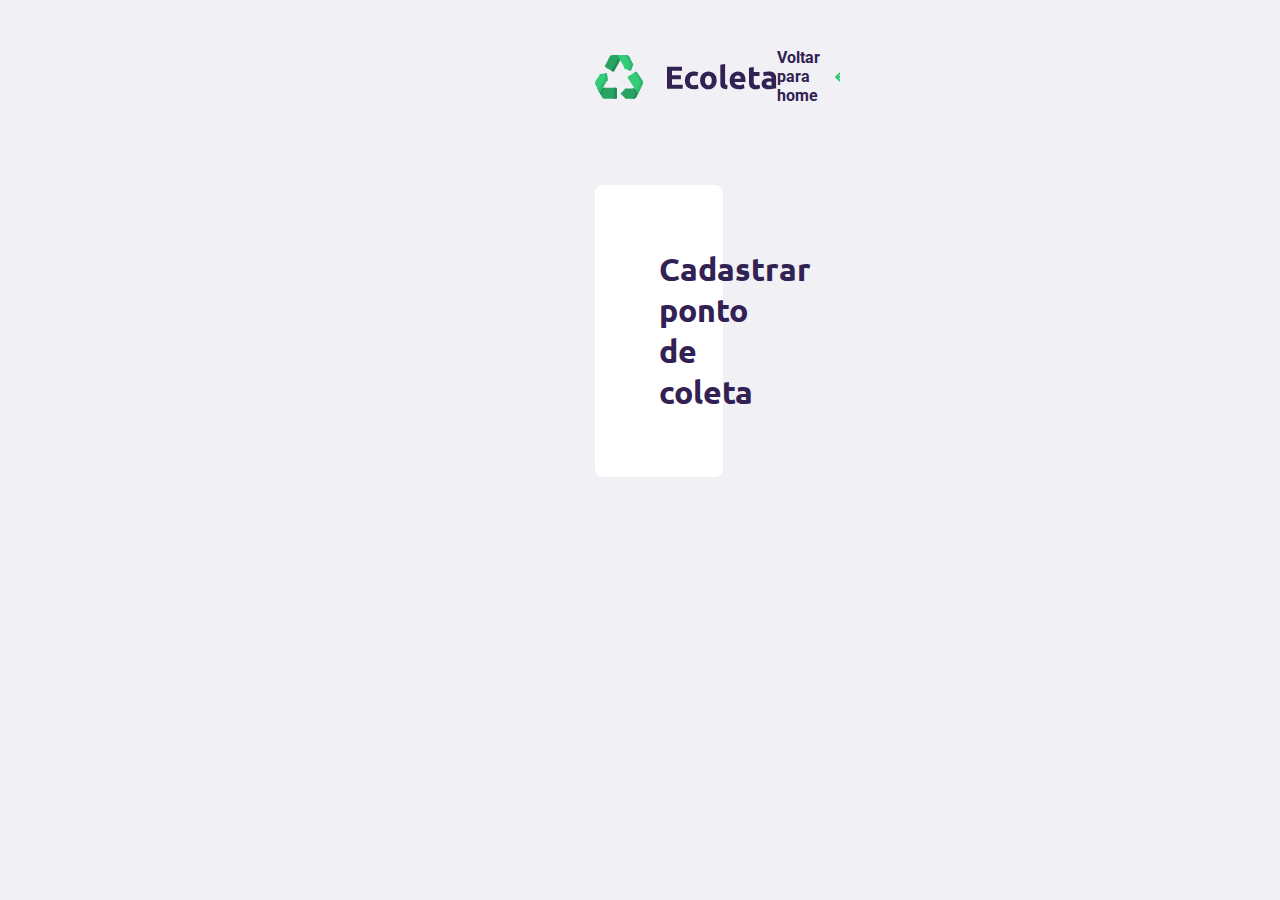
==== create-point.html @ f8c6f0fa "Dia 2" ====
<!DOCTYPE html>

<html lang = "pt_br">

<head>

    <meta charset = "UTF-8"/>
    <meta name = "viewport" content = "width=device-width, initial-scale=1.0"/>
    <link rel = "stylesheet" href = "styles/estilo.css"/>
    <link rel = "stylesheet" href = "styles/create-point.css"/>
    <link rel = "stylesheet" href = "styles/responsive.css"/>
    <link href = "https://fonts.googleapis.com/css2?family=Roboto&family=Ubuntu:wght@300;700&display=swap" rel = "stylesheet"/>
    <title>Criar ponto de coleta</title>

</head>

<body>

    <div id = "page-create-point">

        <header>
    
            <img src = "/assets/logo.svg" alt = "Logomarca Ecoleta">
    
            <a href = "#">Voltar para home
                <span></span>
            </a>
    
        </header>

        <main>
    
            <form action = "">

                <h1>Cadastrar ponto de coleta</h1>

            </form>

        </main>

    </div>

</body>

</html>
---- styles/estilo.css ----
@charset "UTF-8";

/*Configurando propriedades que possam ser replicadas*/
:root {
    --title-color: #322153;
    --primary-color: #34cb79;
}

* {
    margin: 0;
    padding: 0;
}

html {
    font-family: 'Roboto', sans-serif;
}

body {
    background: #f0f0f5;
    -webkit-font-smoothing: antialiased; 
}

/*Tirando a decoração de todos as tags a*/
a {
    text-decoration: none;
}

h1, h2, h3, h4, h5, h6 {
    color: var(--title-color);
    font-family: 'Ubuntu', sans-serif;
}
---- styles/create-point.css ----
@charset "UTF-8";

#page-create-point {
    width: 90px;
    max-width: 1100px;
    margin: 0 auto;
}

#page-create-point header {
    margin-top: 48px;
    display: flex;
    align-items: center;
    justify-content: space-between;
}

#page-create-point header a {
    color: var(--title-color);
    font-weight: bold;
    display: flex;
    align-items: center;
}

#page-create-point header a span {
    margin-right: 16px;
    background-image: url('../assets/arrow-left.svg');
    width: 20px;
    height: 24px;
    display: flex;
}

form {
    background-color: white;
    margin-top: 80px;
    /*Padding: preenchimento interno*/
    padding: 64px;
    border-radius: 8px;
    max-width: 730px;
}
---- styles/responsive.css ----
@charset "UTF-8";

/*Aplicando regras gerais*/
@media (max-width: 900px) {
    #page-home {
        background-position-x: 70vW;
    }

    #page-home .content {
        align-items: center;
        text-align: center;
    }

    #page-home header a {
        position: absolute;
        bottom: -45px;
        align-content: center;
    }

    #page-home main {
        align-items: center;
    }
}

@media (min-width: 1700px) {
    #page-home {
        background-position-x: 40vW;
    }
}

@media (max-height: 760px) {
    #page-home {
        background-position-y: 200px;
    }
}
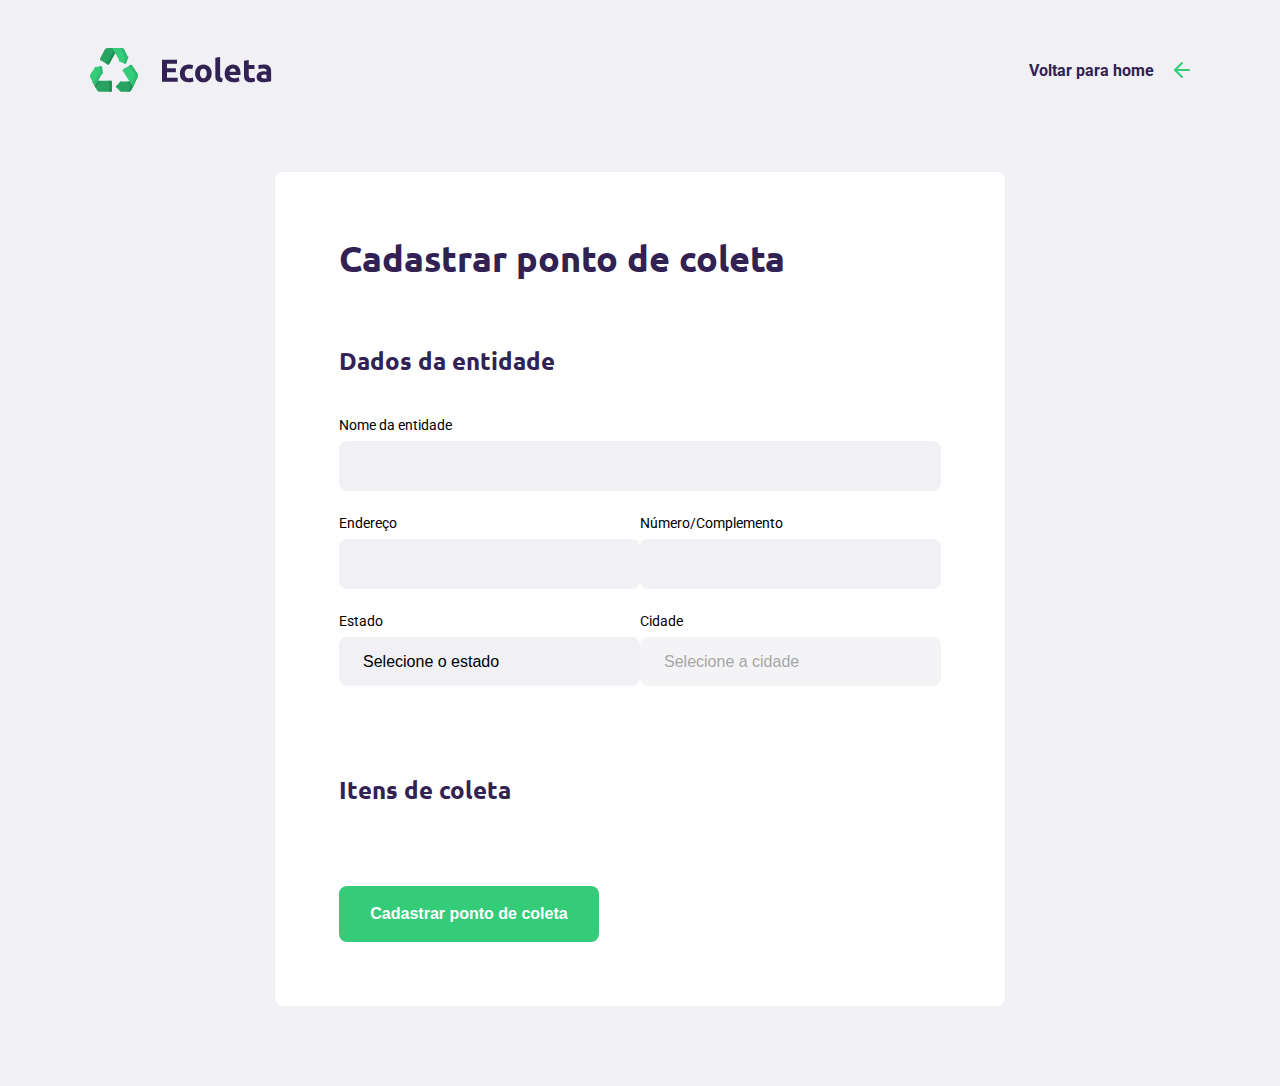
==== commit 8b13e65d: "Dia 2 (ajustes)" ====
--- a/create-point.html
+++ b/create-point.html
@@ -34,6 +34,56 @@
 
                 <h1>Cadastrar ponto de coleta</h1>
 
+                <fieldset>
+                    <legend>
+                        <h2>Dados da entidade</h2>
+                    </legend>
+
+                    <div class = "field">
+                        <label for = "name">Nome da entidade</label>
+                        <input type = "text" name = "name">
+                    </div>
+
+                    <div class = "field-group">
+                        <div class = "field">
+                            <label for = "adress">Endereço</label>
+                            <input type = "text" name = "adress">
+                        </div>
+
+                        <div class = "field">
+                            <label for = "adress2">Número/Complemento</label>
+                            <input type = "text" name = "adress2">
+                        </div>
+                    </div>
+                    
+                    <!--Código de pesquisa-->
+                    <div class = "field-group">
+                        <div class = "field">
+                            <label for = "state">Estado</label>
+                            <select name = "uf" id = "">
+                                <option>Selecione o estado</option> 
+                            </select>
+                        </div>
+
+                        <div class = "field">
+                            <label for = "city">Cidade</label>
+                            <select name = "city" disabled>
+                                <option>Selecione a cidade</option>
+                            </select>
+                        </div>
+                    </div>
+                </fieldset>
+
+                <fieldset>
+                    <legend>
+                        <h2>Itens de coleta</h2>
+                    </legend>
+                </fieldset>
+
+                <button type = "submit">
+                    Cadastrar ponto de coleta
+                </button>
+
             </form>
 
         </main>
--- a/styles/estilo.css
+++ b/styles/estilo.css
@@ -9,6 +9,7 @@
 * {
     margin: 0;
     padding: 0;
+    box-sizing: border-box;
 }
 
 html {
--- a/styles/create-point.css
+++ b/styles/create-point.css
@@ -1,8 +1,9 @@
 @charset "UTF-8";
 
 #page-create-point {
-    width: 90px;
+    width: 90%;
     max-width: 1100px;
+    /*Alinhamento de caixa pelo lado de fora*/
     margin: 0 auto;
 }
 
@@ -21,7 +22,7 @@
 }
 
 #page-create-point header a span {
-    margin-right: 16px;
+    margin-left: 16px;
     background-image: url('../assets/arrow-left.svg');
     width: 20px;
     height: 24px;
@@ -30,9 +31,78 @@
 
 form {
     background-color: white;
-    margin-top: 80px;
+    margin: 80px auto;
     /*Padding: preenchimento interno*/
     padding: 64px;
     border-radius: 8px;
     max-width: 730px;
+}
+
+form h1 {
+    font-size: 36px;
+}
+
+form fieldset {
+    margin-top: 64px;
+    border: 0;
+}
+
+form legend {
+    margin-bottom: 40px;
+}
+
+form legend h2 {
+    font-size: 24px;
+}
+
+form .field {
+    flex: 1;
+    display: flex;
+    flex-direction: column;
+    margin-bottom: 24px;
+}
+
+form .field-group {
+    display: flex;
+}
+
+form input, form select {
+    background-color: #f0f0f5;
+    border: 0;
+    padding: 16px 24px;
+    font-size: 16px;
+    outline: none;
+    border-radius: 8px;
+}
+
+form select {
+    -webkit-appearance: none;
+    -moz-appearance: none;
+    appearance: none;
+}
+
+form label {
+    font-size: 14px;
+    margin-bottom: 8px;
+}
+
+form .field-group .field + field {
+    margin-left: 24px;
+}
+
+form button {
+    width: 260px;
+    height: 56px;
+    background-color: var(--primary-color);
+    border-radius: 8px;
+    color: white;
+    font-weight: bold;
+    font-size: 16px;
+    border: 0;
+    margin-top: 40px;
+    transition: background-color 400ms;
+}
+
+form button hover {
+    background-color: #2fb86e;
 }